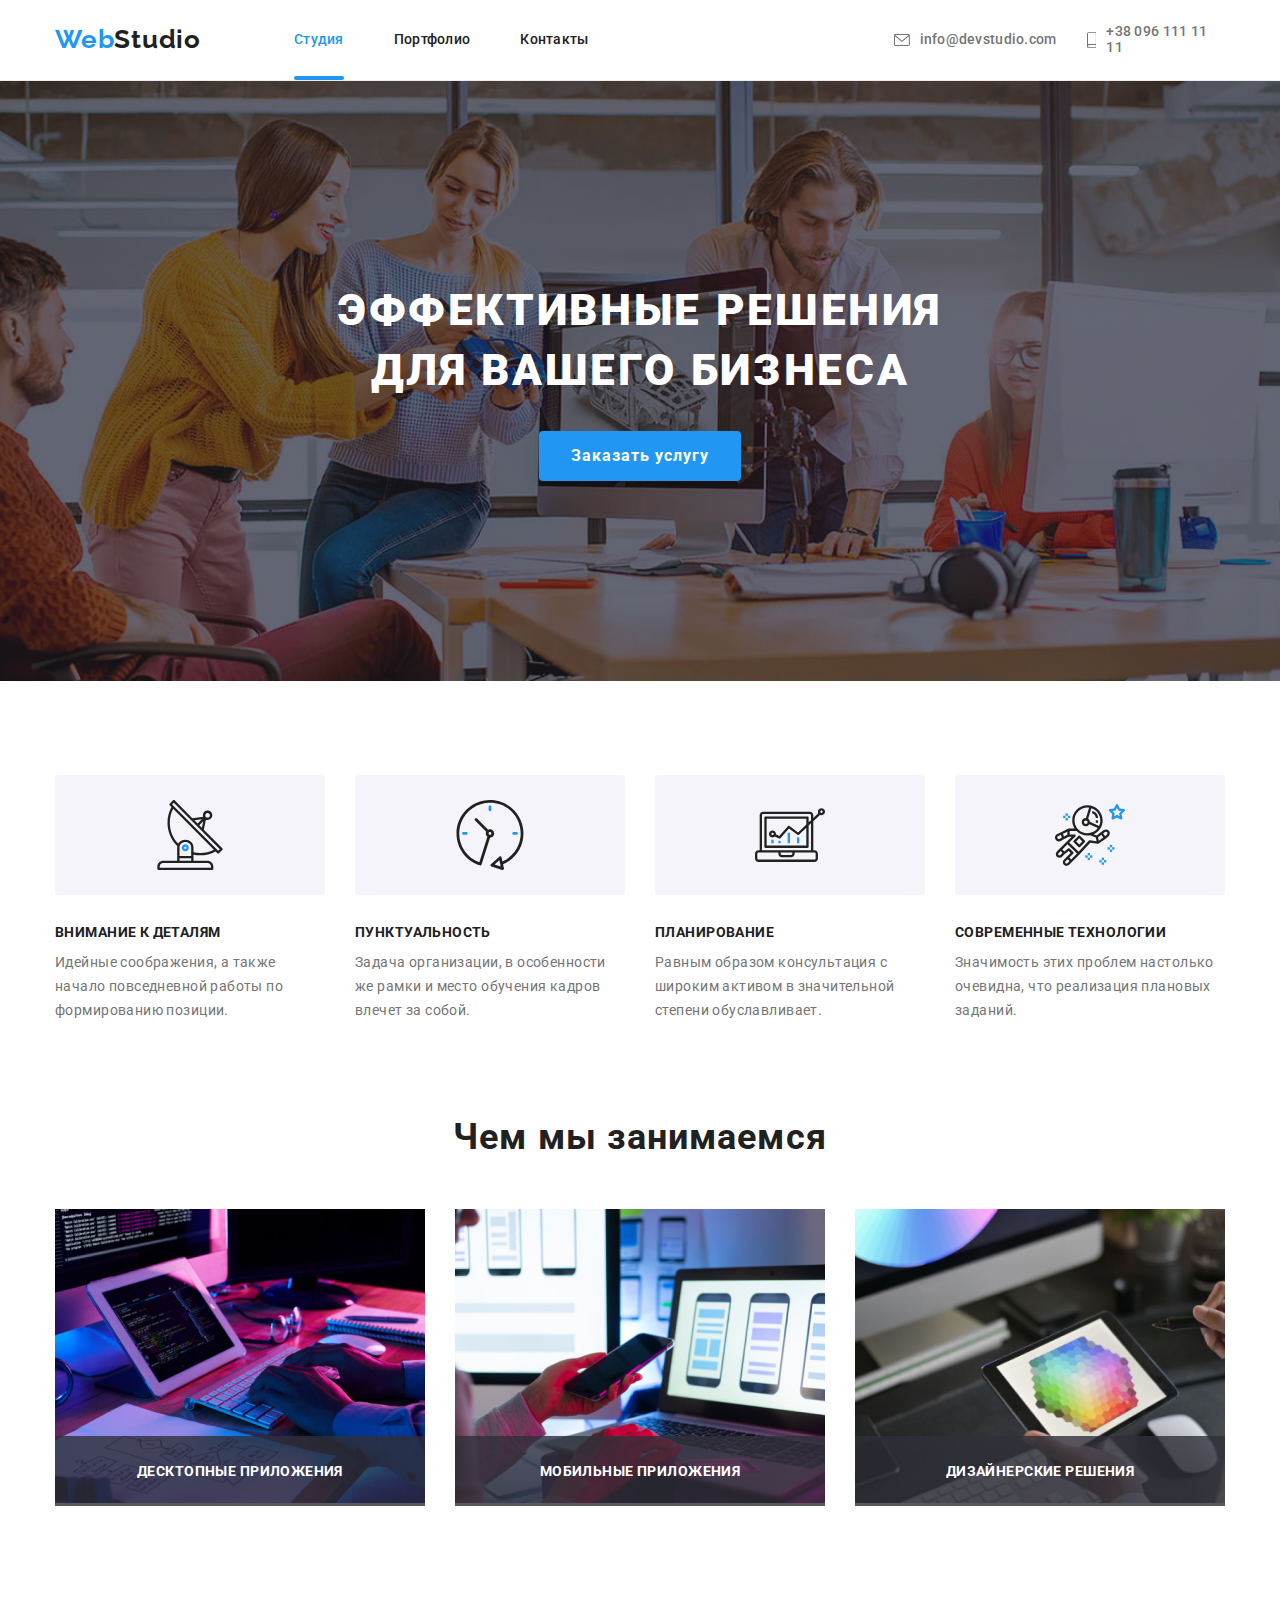
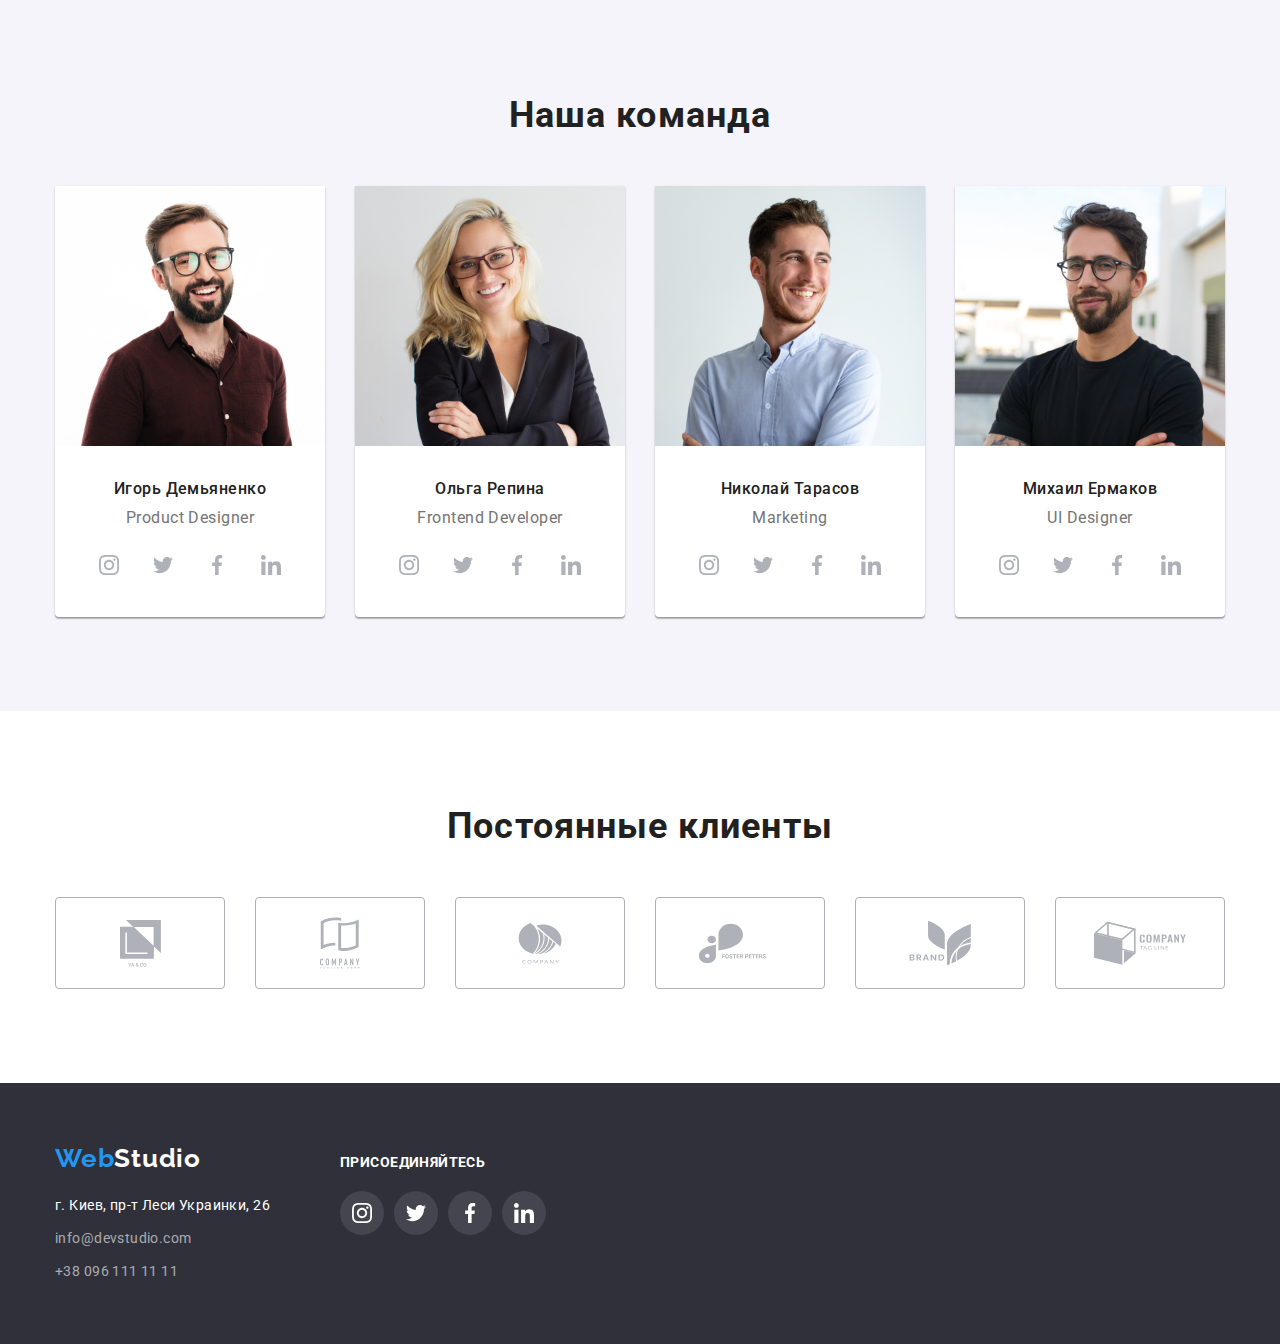
==== index.html @ dcbba136 "перенёс с прошлой домашки" ====
<!DOCTYPE html>
<html lang="ru">
  <head>
    <meta charset="UTF-8" />
    <meta http-equiv="X-UA-Compatible" content="IE=edge" />
    <meta name="viewport" content="width=device-width, initial-scale=1.0" />
    <title>Webstudio</title>
    <link
      href="https://fonts.googleapis.com/css2?family=Raleway:wght@700&family=Roboto:wght@400;500;700;900&display=swap"
      rel="stylesheet"
    />
    <link
      rel="stylesheet"
      href="https://cdnjs.cloudflare.com/ajax/libs/modern-normalize/1.1.0/modern-normalize.css"
    />
    <link rel="stylesheet" href="css/styles.css" />
  </head>
  <body class="page">
    <header class="header">
      <div class="container">
        <div class="nav-container">
          <a href="#hero" class="logo" lang="en"
            ><span class="design-logo">Web</span>Studio</a
          >
          <nav class="navigation">
            <ul class="navigation-items list">
              <li class="nav-item">
                <a href="#hero" class="navigation-link current contactinfo"
                  >Студия</a
                >
              </li>
              <li class="nav-item">
                <a href="./portfolio.html" class="navigation-link contactinfo"
                  >Портфолио</a
                >
              </li>
              <li class="nav-item">
                <a href="#contacts" class="navigation-link contactinfo"
                  >Контакты</a
                >
              </li>
            </ul>
          </nav>
          <ul class="contact list">
            <li class="contact-item">
              <a
                href="mailto:info@devstudio.com"
                class="contactmail contactinfo"
              >
                <svg class="contact-icon" width="16px" height="12px">
                  <use href="images/icons.svg#icon-envelope"></use>
                </svg>
                info@devstudio.com</a
              >
            </li>
            <li class="contact-item">
              <a href="tel:+380961111111" class="contactphone contactinfo">
                <svg class="contact-icon" width="10px" height="16px">
                  <use href="images/icons.svg#icon-smartphone"></use>
                </svg>
                +38 096 111 11 11</a
              >
            </li>
          </ul>
        </div>
      </div>
    </header>
    <!--Герой-->
    <main>
      <section class="hero">
        <h1 class="hero-title">Эффективные решения для вашего бизнеса</h1>
        <button type="button" class="btn" data-modal-open>
          Заказать услугу
        </button>
      </section>
      <!--Преимущества-->
      <section class="section benefits">
        <div class="container">
          <h2 hidden>Преимущества</h2>
          <ul class="ourbenefits list">
            <li class="benefits-items">
              <div class="benefits-icon">
                <svg class="antenna-icon" width="70px" height="70px">
                  <use href="images/icons.svg#icon-antenna"></use>
                </svg>
              </div>
              <h3 class="benefits-subtitle">Внимание к деталям</h3>
              <p class="benefits-text">
                Идейные соображения, а также начало повседневной работы по
                формированию позиции.
              </p>
            </li>
            <li class="benefits-items">
              <div class="benefits-icon">
                <svg class="clock-icon" width="70px" height="70px">
                  <use href="./images/icons.svg#icon-clock"></use>
                </svg>
              </div>
              <h3 class="benefits-subtitle">Пунктуальность</h3>
              <p class="benefits-text">
                Задача организации, в особенности же рамки и место обучения
                кадров влечет за собой.
              </p>
            </li>
            <li class="benefits-items">
              <div class="benefits-icon">
                <svg class="diagram-icon" width="70px" height="70px">
                  <use href="./images/icons.svg#icon-diagram"></use>
                </svg>
              </div>
              <h3 class="benefits-subtitle">Планирование</h3>
              <p class="benefits-text">
                Равным образом консультация с широким активом в значительной
                степени обуславливает.
              </p>
            </li>
            <li class="benefits-items">
              <div class="benefits-icon">
                <svg class="astronaut-icon" width="70px" height="70px">
                  <use href="./images/icons.svg#icon-astronaut"></use>
                </svg>
              </div>
              <h3 class="benefits-subtitle">Современные технологии</h3>
              <p class="benefits-text">
                Значимость этих проблем настолько очевидна, что реализация
                плановых заданий.
              </p>
            </li>
          </ul>
        </div>
      </section>
      <!--Чем мы занимаемся-->
      <section class="about-us section">
        <div class="container">
          <h2 class="section-title">Чем мы занимаемся</h2>
          <ul class="aboutusgallery list">
            <li class="about-us-item">
              <img
                src="images/boxone.jpg"
                alt="вёрстка сайта"
                width="370"
                class="about-us-img"
              />
              <div class="about-us-fon">
                <h3 class="about-us-title">Десктопные приложения</h3>
              </div>
            </li>
            <li class="about-us-item">
              <img
                src="images/boxtwo.jpg"
                alt="дизайн"
                width="370"
                class="about-us-img"
              />
              <div class="about-us-fon">
                <h3 class="about-us-title">Мобильные приложения</h3>
              </div>
            </li>
            <li class="about-us-item">
              <img
                src="images/boxthree.jpg"
                alt="внешний вид"
                width="370"
                class="about-us-img"
              />
              <div class="about-us-fon">
                <h3 class="about-us-title">Дизайнерские решения</h3>
              </div>
            </li>
          </ul>
        </div>
      </section>
      <!--Команда-->
      <section class="section team">
        <div class="container">
          <h2 class="team-title">Наша команда</h2>
          <ul class="team-gallery list">
            <li class="team-item">
              <img
                src="images/ИгорьДемьяненко.jpg"
                alt="Игорь Демьяненко"
                width="270"
                height="260"
                class="employee-img"
              />
              <div class="info-team">
                <h3 class="name-employee">Игорь Демьяненко</h3>
                <p class="profession" lang="en">Product Designer</p>
                <ul class="social list">
                  <li class="social-item">
                    <a href="/" class="instagram social-link">
                      <svg
                        class="instagram-icon social-team"
                        width="20"
                        height="20"
                      >
                        <use href="./images/icons.svg#icon-instagram"></use>
                      </svg>
                    </a>
                  </li>
                  <li class="social-item">
                    <a href="/" class="twitter social-link">
                      <svg
                        class="twitter-icon social-team"
                        width="20"
                        height="20"
                      >
                        <use href="./images/icons.svg#icon-twitter"></use>
                      </svg>
                    </a>
                  </li>
                  <li class="social-item">
                    <a href="/" class="facebook social-link">
                      <svg
                        class="facebook-icon social-team"
                        width="20"
                        height="20"
                      >
                        <use href="./images/icons.svg#icon-facebook"></use>
                      </svg>
                    </a>
                  </li>
                  <li class="social-item">
                    <a
                      href="/"
                      class="linkedin social-link"
                      width="20"
                      height="20"
                    >
                      <svg
                        class="linkedin-icon social-team"
                        width="20"
                        height="20"
                      >
                        <use href="./images/icons.svg#icon-linkedin"></use>
                      </svg>
                    </a>
                  </li>
                </ul>
              </div>
            </li>
            <li class="team-item">
              <img
                src="images/ОльгаРепина.jpg"
                alt="Ольга Репина"
                width="270"
                height="260"
                class="employee-img"
              />
              <div class="info-team">
                <h3 class="name-employee">Ольга Репина</h3>
                <p class="profession" lang="en">Frontend Developer</p>
                <ul class="social list">
                  <li class="social-item">
                    <a href="/" class="instagram social-link">
                      <svg
                        class="instagram-icon social-team"
                        width="20"
                        height="20"
                      >
                        <use href="./images/icons.svg#icon-instagram"></use>
                      </svg>
                    </a>
                  </li>
                  <li class="social-item">
                    <a href="/" class="twitter social-link">
                      <svg
                        class="twitter-icon social-team"
                        width="20"
                        height="20"
                      >
                        <use href="./images/icons.svg#icon-twitter"></use>
                      </svg>
                    </a>
                  </li>
                  <li class="social-item">
                    <a href="/" class="facebook social-link">
                      <svg
                        class="facebook-icon social-team"
                        width="20"
                        height="20"
                      >
                        <use href="./images/icons.svg#icon-facebook"></use>
                      </svg>
                    </a>
                  </li>
                  <li class="social-item">
                    <a
                      href="/"
                      class="linkedin social-link"
                      width="20"
                      height="20"
                    >
                      <svg
                        class="linkedin-icon social-team"
                        width="20"
                        height="20"
                      >
                        <use href="./images/icons.svg#icon-linkedin"></use>
                      </svg>
                    </a>
                  </li>
                </ul>
              </div>
            </li>
            <li class="team-item">
              <img
                src="images/НиколайТарасов.jpg"
                alt="Николай Тарасов"
                width="270"
                height="260"
                class="employee-img"
              />
              <div class="info-team">
                <h3 class="name-employee">Николай Тарасов</h3>
                <p class="profession" lang="en">Marketing</p>
                <ul class="social list">
                  <li class="social-item">
                    <a href="/" class="instagram social-link">
                      <svg
                        class="instagram-icon social-team"
                        width="20"
                        height="20"
                      >
                        <use href="./images/icons.svg#icon-instagram"></use>
                      </svg>
                    </a>
                  </li>
                  <li class="social-item">
                    <a href="/" class="twitter social-link">
                      <svg
                        class="twitter-icon social-team"
                        width="20"
                        height="20"
                      >
                        <use href="./images/icons.svg#icon-twitter"></use>
                      </svg>
                    </a>
                  </li>
                  <li class="social-item">
                    <a href="/" class="facebook social-link">
                      <svg
                        class="facebook-icon social-team"
                        width="20"
                        height="20"
                      >
                        <use href="./images/icons.svg#icon-facebook"></use>
                      </svg>
                    </a>
                  </li>
                  <li class="social-item">
                    <a
                      href="/"
                      class="linkedin social-link"
                      width="20"
                      height="20"
                    >
                      <svg
                        class="linkedin-icon social-team"
                        width="20"
                        height="20"
                      >
                        <use href="./images/icons.svg#icon-linkedin"></use>
                      </svg>
                    </a>
                  </li>
                </ul>
              </div>
            </li>
            <li class="team-item">
              <img
                src="images/МихаилЕрмаков.jpg"
                alt="Михаил Ермаков"
                width="270"
                height="260"
                class="employee-img"
              />
              <div class="info-team">
                <h3 class="name-employee">Михаил Ермаков</h3>
                <p class="profession" lang="en">UI Designer</p>
                <ul class="social list">
                  <li class="social-item">
                    <a href="/" class="instagram social-link">
                      <svg
                        class="social-icon social-team"
                        width="20"
                        height="20"
                      >
                        <use href="./images/icons.svg#icon-instagram"></use>
                      </svg>
                    </a>
                  </li>
                  <li class="social-item">
                    <a href="/" class="twitter social-link">
                      <svg
                        class="social-icon social-team"
                        width="20"
                        height="20"
                      >
                        <use href="./images/icons.svg#icon-twitter"></use>
                      </svg>
                    </a>
                  </li>
                  <li class="social-item">
                    <a href="/" class="facebook social-link">
                      <svg
                        class="social-icon social-team"
                        width="20"
                        height="20"
                      >
                        <use href="./images/icons.svg#icon-facebook"></use>
                      </svg>
                    </a>
                  </li>
                  <li class="social-item">
                    <a
                      href="/"
                      class="linkedin social-link"
                      width="20"
                      height="20"
                    >
                      <svg
                        class="social-icon social-team"
                        width="20"
                        height="20"
                      >
                        <use href="./images/icons.svg#icon-linkedin"></use>
                      </svg>
                    </a>
                  </li>
                </ul>
              </div>
            </li>
          </ul>
        </div>
      </section>
      <!--Постоянные клиенты-->

      <section class="clients section">
        <div class="container">
          <h2 class="clients-title">Постоянные клиенты</h2>
          <ul class="clients list">
            <li class="clients-item">
              <a href="/" class="clients-link">
                <svg class="clients-icon" width="41" height="47">
                  <use href="images/icons.svg#icon-client1"></use>
                </svg>
              </a>
            </li>
            <li class="clients-item">
              <a href="/" class="clients-link">
                <svg class="clients-icon" width="40" height="52">
                  <use href="images/icons.svg#icon-client2"></use>
                </svg>
              </a>
            </li>
            <li class="clients-item">
              <a href="/" class="clients-link">
                <svg class="clients-icon" width="44" height="42">
                  <use href="images/icons.svg#icon-client3"></use>
                </svg>
              </a>
            </li>
            <li class="clients-item">
              <a href="/" class="clients-link">
                <svg class="clients-icon" width="85" height="41">
                  <use href="images/icons.svg#icon-client4"></use>
                </svg>
              </a>
            </li>
            <li class="clients-item">
              <a href="/" class="clients-link">
                <svg class="clients-icon" width="63" height="46">
                  <use href="images/icons.svg#icon-client5"></use>
                </svg>
              </a>
            </li>
            <li class="clients-item">
              <a href="/" class="clients-link">
                <svg class="clients-icon" width="94" height="44">
                  <use href="images/icons.svg#icon-client6"></use>
                </svg>
              </a>
            </li>
          </ul>
        </div>
      </section>
    </main>
    <!--Футер-->
    <footer class="footer" id="contacts">
      <div class="footer-box container">
        <div class="contacts-container">
          <div>
            <a href="index.html" class="footer-logo"
              ><span class="design-logo">Web</span>Studio</a
            >

            <address class="address">
              <ul class="address list">
                <li class="address-item">
                  <a
                    href="https://goo.gl/maps/Xapj2XdSEi7QhpYCA"
                    class="addresslink-footer contactinfo"
                    >г. Киев, пр-т Леси Украинки, 26
                  </a>
                </li>
                <li class="address-item">
                  <a
                    href="emailto:info@devstudio.com"
                    class="mail-footer contactinfo"
                    >info@devstudio.com</a
                  >
                </li>
                <li class="address-item">
                  <a href="tel:+380961111111" class="phone-footer contactinfo"
                    >+38 096 111 11 11</a
                  >
                </li>
              </ul>
            </address>
          </div>

          <div class="join-container">
            <p class="join-text">Присоединяйтесь</p>

            <ul class="footer-social list">
              <li class="footer-social-items">
                <a href="/" class="footer-social-link">
                  <svg class="footer-instagram" width="20" height="20">
                    <use href="images/icons.svg#icon-instagram"></use>
                  </svg>
                </a>
              </li>
              <li class="footer-social-items">
                <a href="/" class="footer-social-link">
                  <svg class="footer-twitter" width="20" height="20">
                    <use href="images/icons.svg#icon-twitter"></use>
                  </svg>
                </a>
              </li>
              <li class="footer-social-items">
                <a href="/" class="footer-social-link">
                  <svg class="footer-facebook" width="20" height="20">
                    <use href="images/icons.svg#icon-facebook"></use>
                  </svg>
                </a>
              </li>
              <li class="footer-social-items">
                <a href="/" class="footer-social-link">
                  <svg class="footer-linkedin" width="20" height="20">
                    <use href="images/icons.svg#icon-linkedin"></use>
                  </svg>
                </a>
              </li>
            </ul>
          </div>
        </div>
      </div>
    </footer>
    <div class="backdrop is-hidden" data-modal>
      <div class="modal">
        <h2 class="modal-title">Оставьте свои данные, мы вам перезвоним</h2>

        <button class="close-modal" data-modal-close>
          <svg class="close-modal-svg" width="30" height="30">
            <use href="./images/icons.svg#icon-close "></use>
          </svg>
        </button>
      </div>
    </div>
    <script src="./modal.js"></script>
  </body>
</html>
---- css/styles.css ----
:root {
  --primary-text-color: #212121;
  --secondary-text-color: #757575;
  --mainwhite-color: #ffffff;
  --color-text-footer: rgba(255, 255, 255, 0.6);
  --accent-color: #2196f3;
  --primary-bg-color: #e5e5e5;
  --secondary-bg-color: #f5f4fa;
  --hero-bg-color: #2f303a;
  --icon-color: #afb1b8;
}
body {
  font-family: "Roboto", sans-serif;
  font-size: 14px;
  color: var(--primary-text-color);
  background-color: var(--mainwhite-color);
  margin: 0%;
}

.list {
  list-style: none;
}
h1,
h2,
h3,
h4,
h5,
h6,
p,
ul {
  margin: 0;
  padding: 0;
}
.container {
  width: 1200px;
  margin: 0 auto;
  padding-left: 15px;
  padding-right: 15px;
}
.section {
  padding-top: 94px;
  padding-bottom: 94px;
}
/*--Шапка страници--*/

.logo {
  font-family: "Raleway", sans-serif;
  font-style: normal;
  font-weight: 700;
  font-size: 26px;
  line-height: 1, 19;
  letter-spacing: 0.03em;
  color: var(--primary-text-color);
  text-decoration: none;
  padding-bottom: 25px;
  padding-top: 24px;
}

.design-logo {
  color: var(--accent-color);
}
/*--Навигация--*/

.container > .nav-container {
  display: flex;
  align-items: center;
}
.navigation {
  margin-left: 93px;
}
.navigation-link {
  text-decoration: none;
  font-weight: 500;
  line-height: 1.14;
  letter-spacing: 0.02em;
  color: var(--primary-text-color);
  padding-top: 32px;
  padding-bottom: 32px;
}
.navigation-items {
  display: flex;
}
.nav-item:not(:last-child) {
  margin-right: 50px;
}

.navigation-link.current {
  position: relative;
  color: var(--accent-color);
}

.navigation-link.current::before {
  position: absolute;
  left: 0;
  bottom: 0;
  content: "";
  background-color: var(--accent-color);
  width: 100%;
  height: 4px;
  border-radius: 2px;
}
.contact {
  display: flex;
  margin-left: 305px;
}
.contactinfo {
  display: inline-flex;
  align-items: center;
  transition-property: color;
  transition-duration: 250ms;
  transition-timing-function: cubic-bezier(0.4, 0, 0.2, 1);
}
.contact-icon {
  margin-right: 10px;
  fill: currentColor;
}

.contact-item {
  display: flex;
}

.contact > .contact-item:not(:last-child) {
  margin-right: 30px;
}

.contactinfo:hover,
.contactinfo:focus {
  color: var(--accent-color);
}

.contactphone,
.contactmail {
  text-decoration: none;
  font-weight: 500;
  line-height: 1.14;
  letter-spacing: 0.02em;
  color: var(--secondary-text-color);
}
.header {
  border-bottom: 1px solid #ececec;
}
/*----Герой----*/

.hero {
  background-image: linear-gradient(
      90deg,
      rgba(47, 48, 58, 0.4) 0%,
      rgba(47, 48, 58, 0.4) 100%
    ),
    url("../images/HeroBackgroundimg.jpg");
  padding-top: 200px;
  padding-bottom: 200px;
  background-repeat: no-repeat;
  background-position: center;
}
.hero-title {
  color: var(--mainwhite-color);
  font-weight: 900;
  font-size: 44px;
  line-height: 1.36;
  text-align: center;
  letter-spacing: 0.06em;
  text-transform: uppercase;
  margin-bottom: 30px;
  margin-left: auto;
  margin-right: auto;
  width: 696px;
}
.btn {
  background-color: var(--accent-color);
  color: var(--mainwhite-color);
  border: 0px;
  box-shadow: 0px 4px 4px rgba(0, 0, 0, 0.15);
  border-radius: 4px;
  font-weight: 700;
  font-size: 16px;
  line-height: 1.88;
  display: flex;
  align-items: center;
  text-align: center;
  letter-spacing: 0.06em;
  padding: 10px 32px;
  margin: 0 auto;

  transition-property: background-color;
  transition-duration: 250ms;
  transition-timing-function: cubic-bezier(0.4, 0, 0.2, 1);
}

.btn {
  cursor: pointer;
}
.btn:hover,
.btn:focus {
  background-color: #188ce8;
}

/*--Преимущества--*/

.benefits-subtitle {
  color: var(--primary-text-color);
  font-weight: 700;
  line-height: 1.14;
  font-size: 14px;
  letter-spacing: 0.03em;
  text-transform: uppercase;
  margin-bottom: 10px;
}
.benefits-text {
  color: var(--secondary-text-color);
  line-height: 1.71;
  letter-spacing: 0.03em;
}
.benefits-items {
  flex-basis: calc(100% / 3 - 30px);
}
.benefits-items:not(:first-child) {
  margin-left: 30px;
}
.section-title {
  font-weight: 700;
  font-size: 36px;
  line-height: 1.17;
  text-align: center;
  letter-spacing: 0.03em;
  margin-bottom: 50px;
}
.aboutusgallery,
.ourbenefits {
  display: flex;
  justify-content: center;
}
.benefits-icon {
  display: flex;
  justify-content: center;
  align-items: center;
  background-color: var(--secondary-bg-color);
  max-width: 270px;
  height: 120px;
  margin-bottom: 30px;
  border-radius: 4px;
}

/* --Чем мы занимаемся-- */
.about-us {
  padding-top: 0;
}
.about-us-item:not(:first-child) {
  margin-left: 30px;
}
.about-us-item {
  position: relative;
}
.about-us-fon {
  position: absolute;
  left: 0%;
  bottom: 0%;
  width: 100%;
  height: 70px;
  background-color: rgba(47, 48, 58, 0.8);
}
.about-us-title {
  font-family: "Roboto";
  font-weight: 700;
  font-size: 14px;
  line-height: 16px;
  text-align: center;
  letter-spacing: 0.03em;
  text-transform: uppercase;
  color: var(--mainwhite-color);
  margin-top: 27px;
}

/*--Наша команда--*/

.team {
  background-color: var(--secondary-bg-color);
  background-size: cover;
}
.name-employee {
  font-weight: 500;
  font-size: 16px;
  line-height: 1.19;
  letter-spacing: 0.03em;
  text-align: center;
  margin-bottom: 10px;
}
.profession {
  color: var(--secondary-text-color);
  font-size: 16px;
  line-height: 1.19;
  letter-spacing: 0.03em;
  text-align: center;
}
.team-gallery {
  display: flex;
  justify-content: center;
}
.team-item {
  flex-basis: calc(100% / 4 - 30px);
  background-color: var(--mainwhite-color);
  box-shadow: 0px 1px 3px rgba(0, 0, 0, 0.12), 0px 1px 1px rgba(0, 0, 0, 0.14),
    0px 2px 1px rgba(0, 0, 0, 0.2);
  border-radius: 0px 0px 4px 4px;
}
.team-item:not(:first-child) {
  margin-left: 30px;
}
.team-title {
  font-weight: 700;
  font-size: 36px;
  line-height: 1.17;
  text-align: center;
  letter-spacing: 0.03em;
  margin-bottom: 50px;
}
.info-team {
  padding-top: 30px;
  padding-bottom: 30px;
}
.social {
  display: flex;
  justify-content: center;
  margin-top: 16px;
}

.social-item:not(:first-child) {
  margin-left: 10px;
}

.social-link {
  display: flex;
  align-items: center;
  justify-content: center;
  width: 44px;
  height: 44px;
  border-radius: 50%;
  background-color: var(--mainwhite-color);
  transition-property: background-color;
  transition-duration: 250ms;
  transition-timing-function: cubic-bezier(0.4, 0, 0.2, 1);
}

.social-link:hover,
.social-link:focus {
  background-color: var(--accent-color);
}
.social-team {
  fill: var(--icon-color);
  transition-property: fill;
  transition-duration: 250ms;
  transition-timing-function: cubic-bezier(0.4, 0, 0.2, 1);
}
.social-link:hover .social-team,
.social-link:focus .social-team {
  fill: var(--mainwhite-color);
}

/* Clients */

.clients-title {
  font-weight: 700;
  font-size: 36px;
  line-height: 1.17;
  text-align: center;
  letter-spacing: 0.03em;
  margin-bottom: 50px;
}
.container > .clients {
  display: flex;
  justify-content: center;
}

.clients-link {
  color: var(--icon-color);
  border: 1px solid #afb1b8;
  border-radius: 4px;
  width: 170px;
  height: 92px;
  display: flex;
  align-items: center;
  justify-content: center;
  fill: var(--icon-color);
  transition-property: fill, border;
  transition-duration: 250ms;
  transition-timing-function: cubic-bezier(0.4, 0, 0.2, 1);
}
.clients-link:hover,
.clients-link:focus {
  border-color: var(--accent-color);
  fill: var(--accent-color);
}

.clients-item:not(:first-child) {
  margin-left: 30px;
}
.client-icon:hover {
  fill: currentColor;
}
/*--Футер--*/

.footer {
  background-color: var(--hero-bg-color);
  background-position: center;
  background-size: cover;
  padding-top: 60px;
  padding-bottom: 60px;
}
.addresslink-footer {
  color: var(--mainwhite-color);
  line-height: 1.714;
  letter-spacing: 0.03em;
  text-decoration: none;
}
.mail-footer,
.phone-footer {
  color: var(--color-text-footer);
  line-height: 1.714;
  letter-spacing: 0.03em;
  text-decoration: none;
}
address {
  font-style: normal;
}
.footer-logo {
  font-weight: 700;
  font-family: "Raleway", sans-serif;
  font-size: 26px;
  line-height: 1.19;
  letter-spacing: 0.03em;
  color: var(--mainwhite-color);
  text-decoration: none;
}

.address-item:not(:last-child) {
  margin-bottom: 9px;
}
.address-item:first-child {
  margin-top: 20px;
}
.footer-box {
  display: flex;
}
.footer-social {
  display: flex;
}
.contacts-container {
  display: flex;
}
.join-text {
  color: var(--mainwhite-color);
  font-weight: 700;
  line-height: 1.14;
  letter-spacing: 0.03em;
  text-transform: uppercase;
  margin-bottom: 20px;
}
.join-container {
  padding-top: 12px;
  margin-left: 70px;
  margin-right: 93px;
}

.footer-social-link {
  display: flex;
  align-items: center;
  justify-content: center;
  width: 44px;
  height: 44px;
  background-color: rgba(255, 255, 255, 0.1);
  border-radius: 50%;
  fill: #ffffff;
  transition-property: fill, background-color;
  transition-duration: 250ms;
  transition-timing-function: cubic-bezier(0.4, 0, 0.2, 1);
}
.footer-social-link:hover,
.footer-social-link:focus {
  background-color: var(--accent-color);
  fill: var(--mainwhite-color);
}

.footer-social-items:not(:first-child) {
  margin-left: 10px;
}

/*Портфолио*/
.button-portfolio {
  background-color: var(--secondary-bg-color);
  color: var(--primary-text-color);
  border-radius: 4px;
  font-weight: 500;
  font-size: 16px;
  line-height: 1.63;
  text-align: center;
  letter-spacing: 0.03em;
  border: 0px;
  padding: 6px 22px;

  transition-property: background-color, box-shadow, color;
  transition-duration: 250ms;
  transition-timing-function: cubic-bezier(0.4, 0, 0.2, 1);
}
.button-portfolio:hover,
.button-portfolio:focus {
  background-color: var(--accent-color);
  color: var(--mainwhite-color);
  box-shadow: 0px 3px 1px rgba(0, 0, 0, 0.1), 0px 1px 2px rgba(0, 0, 0, 0.08),
    0px 2px 2px rgba(0, 0, 0, 0.12);
}
.filter-button {
  display: flex;
  justify-content: center;
  margin-bottom: 56px;
}
.button-item:not(:first-child) {
  margin-left: 8px;
}
.gallery-projects {
}
.items-projects {
  display: flex;
  flex-wrap: wrap;
  justify-content: center;
  margin-top: -30px;
  margin-left: -30px;
}
.projectcontainer {
  position: relative;
  flex-basis: calc(100% / 3 - 30px);
  margin-left: 30px;
  margin-top: 30px;
  overflow: hidden;
}

.image-portfolio {
  position: relative;
  overflow: hidden;
}
.project-overlay {
  display: inline-block;
  position: absolute;
  top: 0;
  left: 0;
  width: 100%;
  height: 100%;
  background-color: rgba(33, 150, 243, 0.9);

  transform: translateY(100%);

  transition: transform 250ms cubic-bezier(0.4, 0, 0.2, 1);
}
.project-overlay-text {
  position: absolute;
  width: 332px;
  height: 168px;
  margin: 63px 24px;

  font-weight: 400;
  font-size: 18px;
  line-height: 28px;
  letter-spacing: 0.03em;
  color: var(--mainwhite-color);
}

.projectcontainer:hover .project-overlay,
.projectcontainer:focus .project-overlay {
  box-shadow: 0px 1px 1px rgba(0, 0, 0, 0.12),
    0px 4px 4px rgba(15, 12, 12, 0.06), 1px 4px 6px rgba(0, 0, 0, 0.16);

  transform: translateY(0%);
}
.portfolio-main {
  background-color: var(--primary-bg-color);
  background-position: center;
}
.project-subtitle {
  color: var(--primary-text-color);
  font-weight: 700;
  font-size: 18px;
  line-height: 2;
  letter-spacing: 0.06em;
  margin-bottom: 4px;
}
.project-text {
  color: var(--secondary-text-color);
  font-size: 16px;
  line-height: 1.88;
  letter-spacing: 0.03em;
}
.info-cards {
  border-bottom: 1px solid #eeeeee;
  border-left: 1px solid #eeeeee;
  border-right: 1px solid #eeeeee;
  padding: 20px 24px;
}
.link-portfolio {
  text-decoration: none;
}

/*Модальное окно*/

.backdrop {
  position: fixed;
  top: 0;
  left: 0;
  width: 100%;
  height: 100%;
  background-color: rgb(82, 82, 82, 0.6);
  opacity: 1;
  transition: transform 250ms, opacity 250ms, visibility 250ms;
  transform: scale(1);
  transition-timing-function: cubic-bezier(0.4, 0, 0.2, 1);
}
.backdrop.is-hidden {
  opacity: 0;
  visibility: hidden;
  pointer-events: none;
  transform: scale(0);
}
.modal {
  position: absolute;
  top: 50%;
  left: 50%;
  transform: translate(-50%, -50%);
  width: 528px;
  height: 581px;
  background: var(--mainwhite-color);
  box-shadow: 0px 1px 3px rgba(0, 0, 0, 0.12), 0px 1px 1px rgba(0, 0, 0, 0.14),
    0px 2px 1px rgba(0, 0, 0, 0.2);
  border-radius: 4px;
}
.modal-title {
  margin-top: 40px;
  margin-left: 40px;
  margin-bottom: 12px;
  font-family: "Roboto";
  font-style: normal;
  font-weight: 700;
  font-size: 20px;
  line-height: 23px;

  letter-spacing: 0.03em;
  color: var(--primary-text-color);
}

.modal-item:hover,
.modal-item:focus {
  border: var(--accent-color);
}
.close-modal-svg {
  border: 1px solid rgba(0, 0, 0, 0.1);
  border-radius: 50%;
}
.close-modal {
  position: absolute;
  top: 8px;
  right: 8px;
  border: #eeeeee;
  background: #ffffff;
}

.close-modal:hover .close-modal-svg,
.close-modal:focus .close-modal-svg {
  fill: var(--accent-color);
}
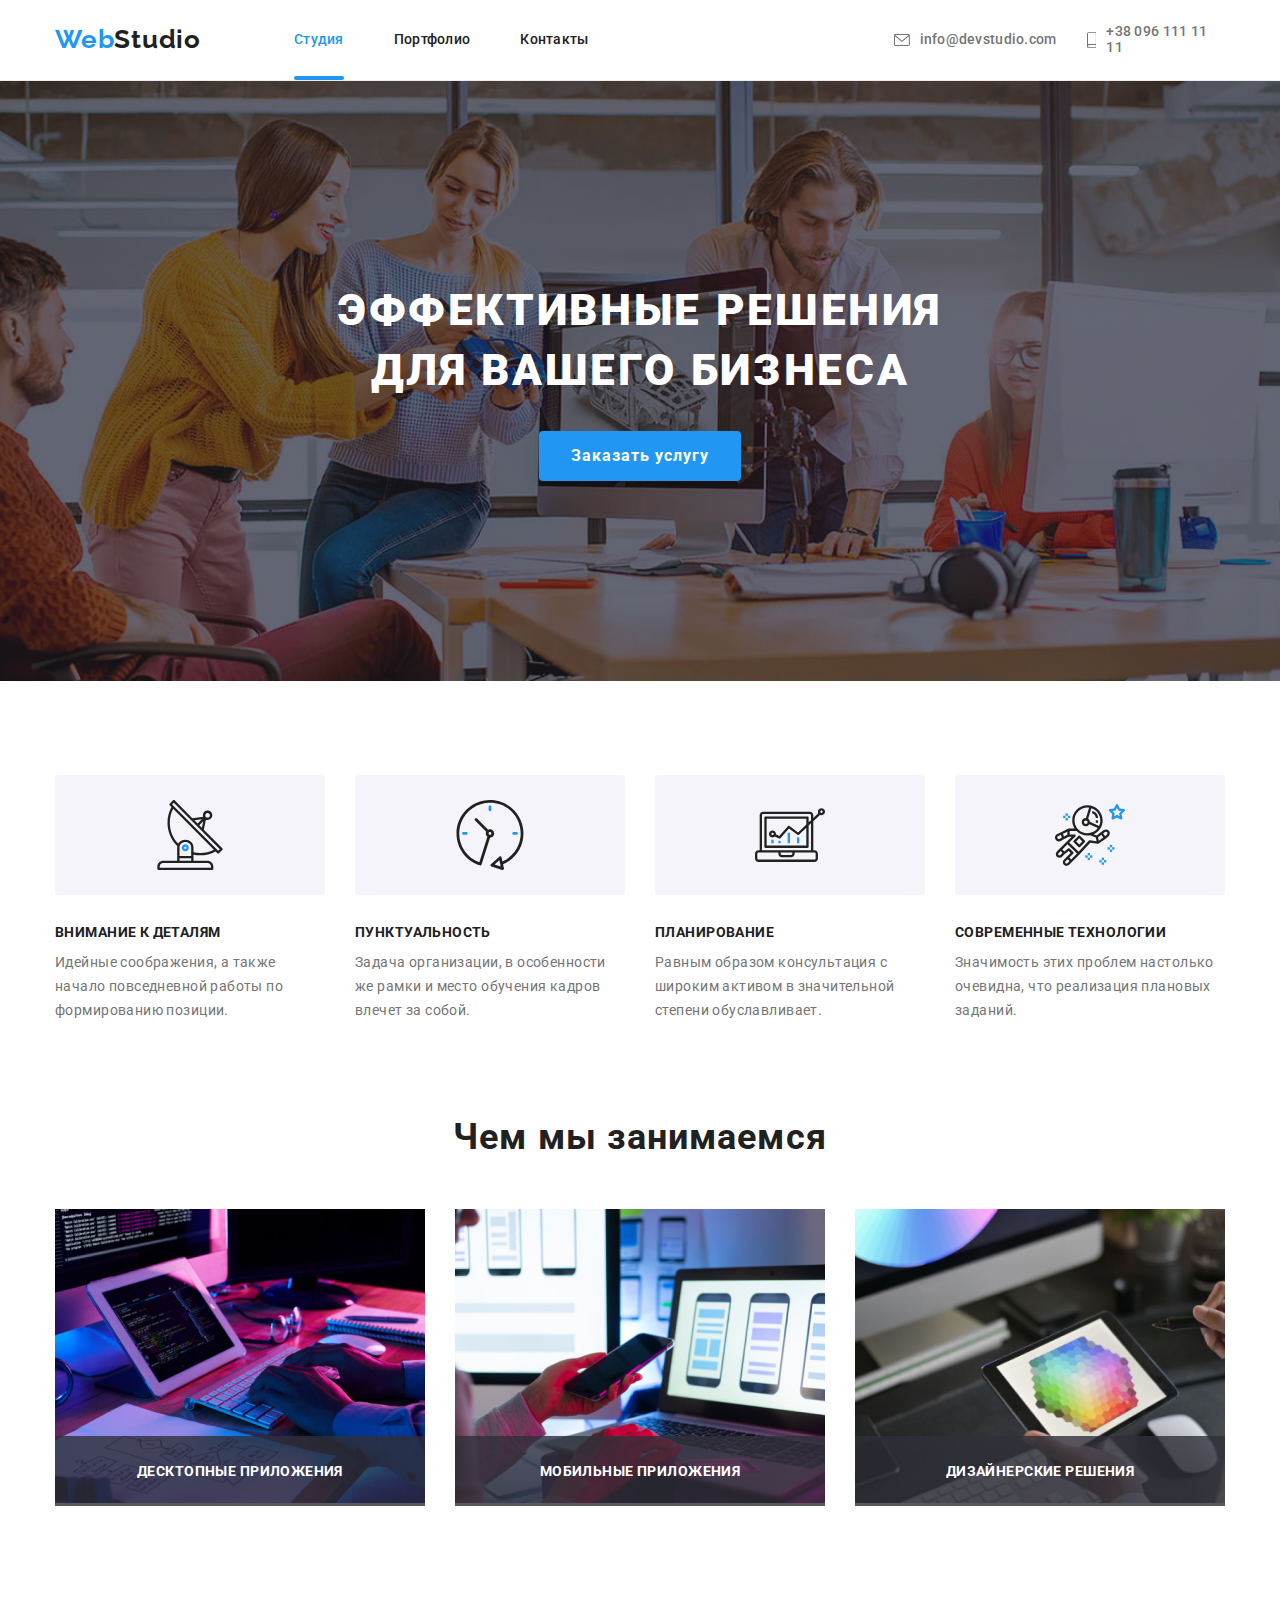
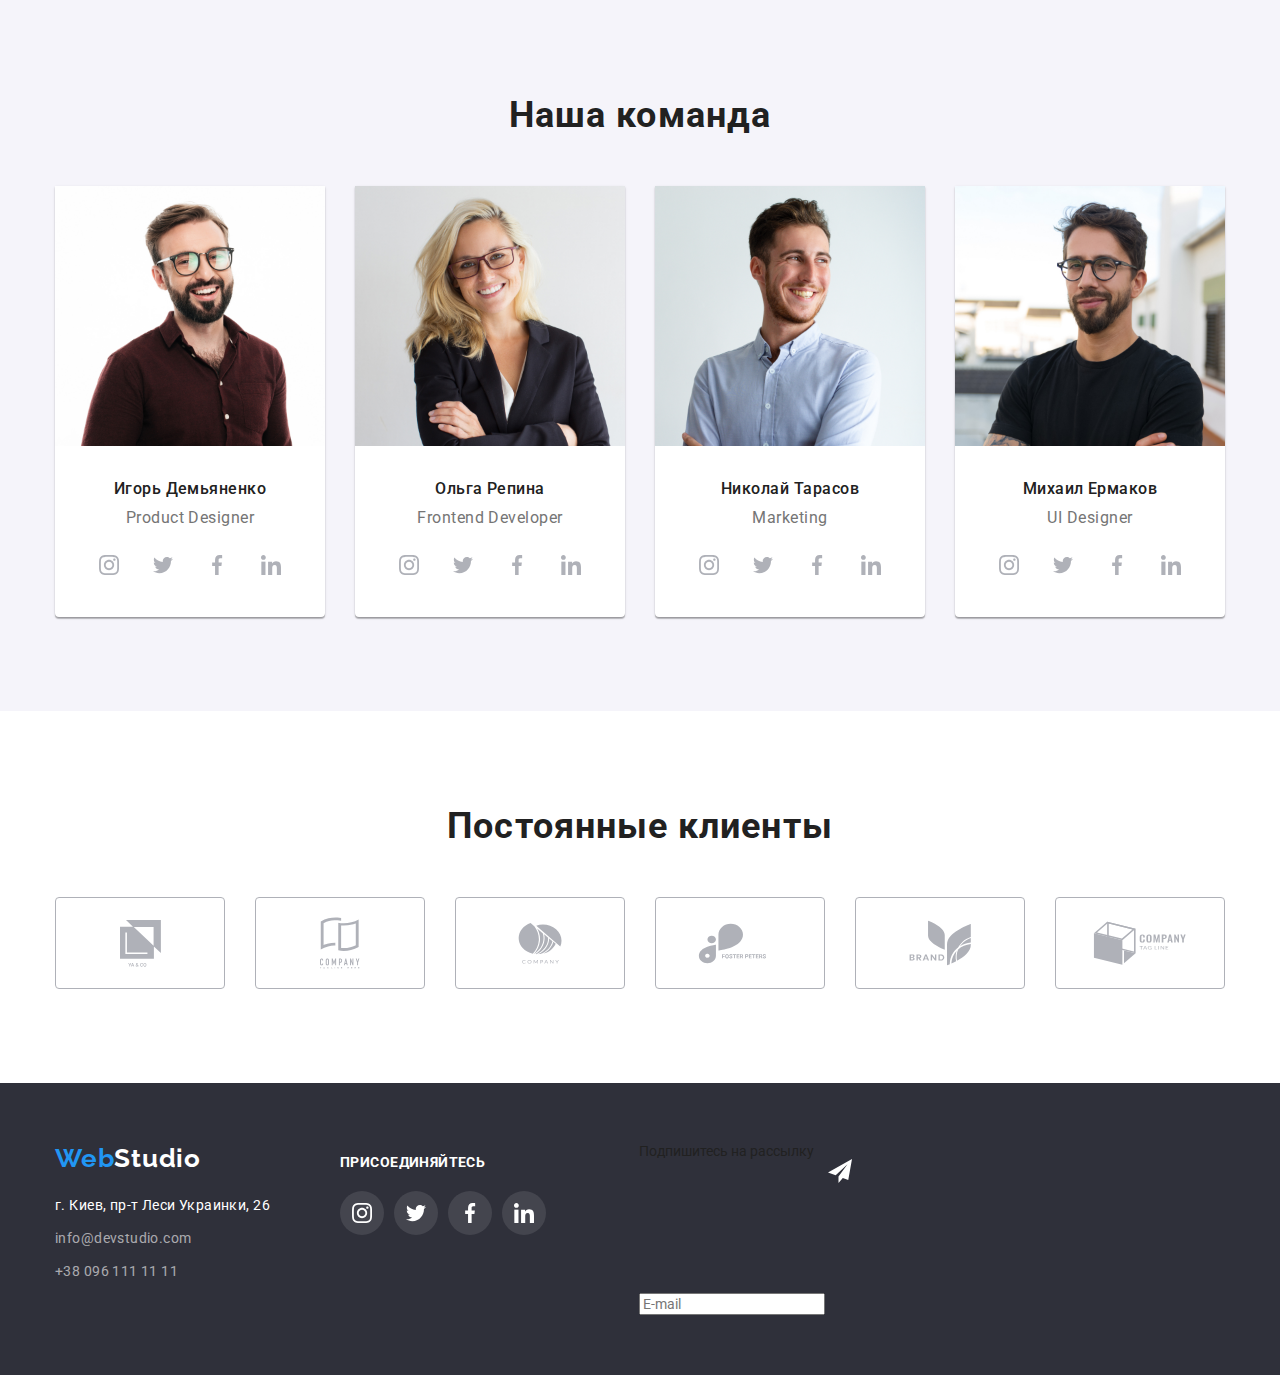
==== commit d719e0c8: "+секция подписаться на рассылку" ====
--- a/index.html
+++ b/index.html
@@ -554,12 +554,97 @@
               </li>
             </ul>
           </div>
+          <div class="Subscribe">
+            <p>Подпишитесь на рассылку</p>
+            <div>
+              <input type="email" name="email" placeholder="E-mail" />
+              <svg>
+                <use
+                  href="/images/icons.svg#icon-icon-send"
+                  width="24px"
+                  height="24px"
+                ></use>
+              </svg>
+            </div>
+          </div>
         </div>
       </div>
     </footer>
     <div class="backdrop is-hidden" data-modal>
       <div class="modal">
         <h2 class="modal-title">Оставьте свои данные, мы вам перезвоним</h2>
+        <form class="form" name="main-form" autocomplete="on">
+          <div class="form-field">
+            <label class="form-field-label" for="user-name">Имя</label>
+            <div class="form-field-inner">
+              <input
+                class="form-field-input"
+                id="user-name"
+                type="text"
+                name="user-name"
+              />
+              <svg class="form-field-icon">
+                <use href="images/icons.svg#icon-person-black"></use>
+              </svg>
+            </div>
+          </div>
+          <div class="form-field">
+            <label class="form-field-label" for="user-phone">Телефон</label>
+            <div class="form-field-inner">
+              <input
+                class="form-field-input"
+                id="user-phone"
+                type="tel"
+                name="user-phone"
+              />
+              <svg class="form-field-icon">
+                <use href="images/icons.svg#icon-phone-black"></use>
+              </svg>
+            </div>
+          </div>
+          <div class="form-field">
+            <label class="form-field-label" for="user-email">Почта</label>
+            <div class="form-field-inner">
+              <input
+                class="form-field-input"
+                id="user-email"
+                type="email"
+                name="user-email"
+              />
+              <svg class="form-field-icon">
+                <use href="images/icons.svg#icon-email-black"></use>
+              </svg>
+            </div>
+          </div>
+          <div class="form-field">
+            <label class="form-field-label" for="user-comment"
+              >Комментарий</label
+            >
+            <div class="form-field-inner">
+              <textarea
+                class="form-field-input form-field-textarea"
+                name="user-comment"
+                id="user-comment"
+                placeholder="Введите текст"
+              ></textarea>
+            </div>
+          </div>
+          <div class="form-field">
+            <input
+              class="form-field-checkbox-input"
+              id="terms-condition"
+              type="checkbox"
+              name="terms-condition"
+            />
+            <label
+              class="form-field-label form-field-checkbox"
+              for="terms-condition"
+              >Соглашаюсь с рассылкой и принимаю
+              <a class="form-field-link" href="/">Условия договора</a>
+            </label>
+          </div>
+          <button class="form-field-button" type="submit">Отправить</button>
+        </form>
 
         <button class="close-modal" data-modal-close>
           <svg class="close-modal-svg" width="30" height="30">
--- a/css/styles.css
+++ b/css/styles.css
@@ -4,6 +4,7 @@
   --mainwhite-color: #ffffff;
   --color-text-footer: rgba(255, 255, 255, 0.6);
   --accent-color: #2196f3;
+  --hovef-color: #188ce8;
   --primary-bg-color: #e5e5e5;
   --secondary-bg-color: #f5f4fa;
   --hero-bg-color: #2f303a;
@@ -19,6 +20,9 @@
 
 .list {
   list-style: none;
+}
+button {
+  border: 0;
 }
 h1,
 h2,
@@ -597,7 +601,88 @@
 .link-portfolio {
   text-decoration: none;
 }
-
+/*Form-field*/
+.form-field {
+  margin-left: 40px;
+}
+.form-field-label {
+  display: block;
+  margin-top: 10px;
+  margin-bottom: 4px;
+  font-family: "Roboto";
+  font-style: normal;
+  font-weight: 400;
+  font-size: 12px;
+  line-height: 14px;
+  letter-spacing: 0.01em;
+  color: var(--secondary-text-color);
+}
+.form-field-input {
+  padding-left: 42px;
+  width: 448px;
+  height: 40px;
+  border: 1px solid rgba(33, 33, 33, 0.2);
+  border-radius: 4px;
+}
+
+.form-field-input:focus + .form-field-icon {
+  fill: var(--accent-color);
+}
+.form-field-inner {
+  position: relative;
+}
+.form-field-icon {
+  position: absolute;
+  top: 50%;
+  left: 15px;
+  transform: translateY(-50%);
+  width: 12px;
+  height: 12px;
+  fill: var(--primary-text-color);
+}
+.form-field-textarea {
+  height: 120px;
+  resize: none;
+  padding: 12px 16px;
+}
+.form-field-checkbox-input {
+  margin-left: 13px;
+}
+.form-field-checkbox {
+  display: inline-block;
+  font-family: "Roboto";
+  font-style: normal;
+  font-weight: 400;
+  font-size: 14px;
+  line-height: 24px;
+  letter-spacing: 0.03em;
+  color: var(--secondary-text-color);
+}
+.form-field-link {
+  color: var(--accent-color);
+}
+.form-field-button {
+  width: 200px;
+  height: 50px;
+  margin: 30px 164px 40px;
+  font-family: "Roboto";
+  font-style: normal;
+  font-weight: 700;
+  font-size: 16px;
+  line-height: 30px;
+  letter-spacing: 0.06em;
+  color: var(--mainwhite-color);
+  background: var(--accent-color);
+  box-shadow: 0px 4px 4px rgba(0, 0, 0, 0.15);
+  border-radius: 4px;
+  transition-property: background-color;
+  transition-duration: 250ms;
+  transition-timing-function: cubic-bezier(0.4, 0, 0.2, 1);
+}
+.form-field-button:hover,
+.form-field-button:focus {
+  background-color: var(--hovef-color);
+}
 /*Модальное окно*/
 
 .backdrop {
@@ -639,7 +724,6 @@
   font-weight: 700;
   font-size: 20px;
   line-height: 23px;
-
   letter-spacing: 0.03em;
   color: var(--primary-text-color);
 }
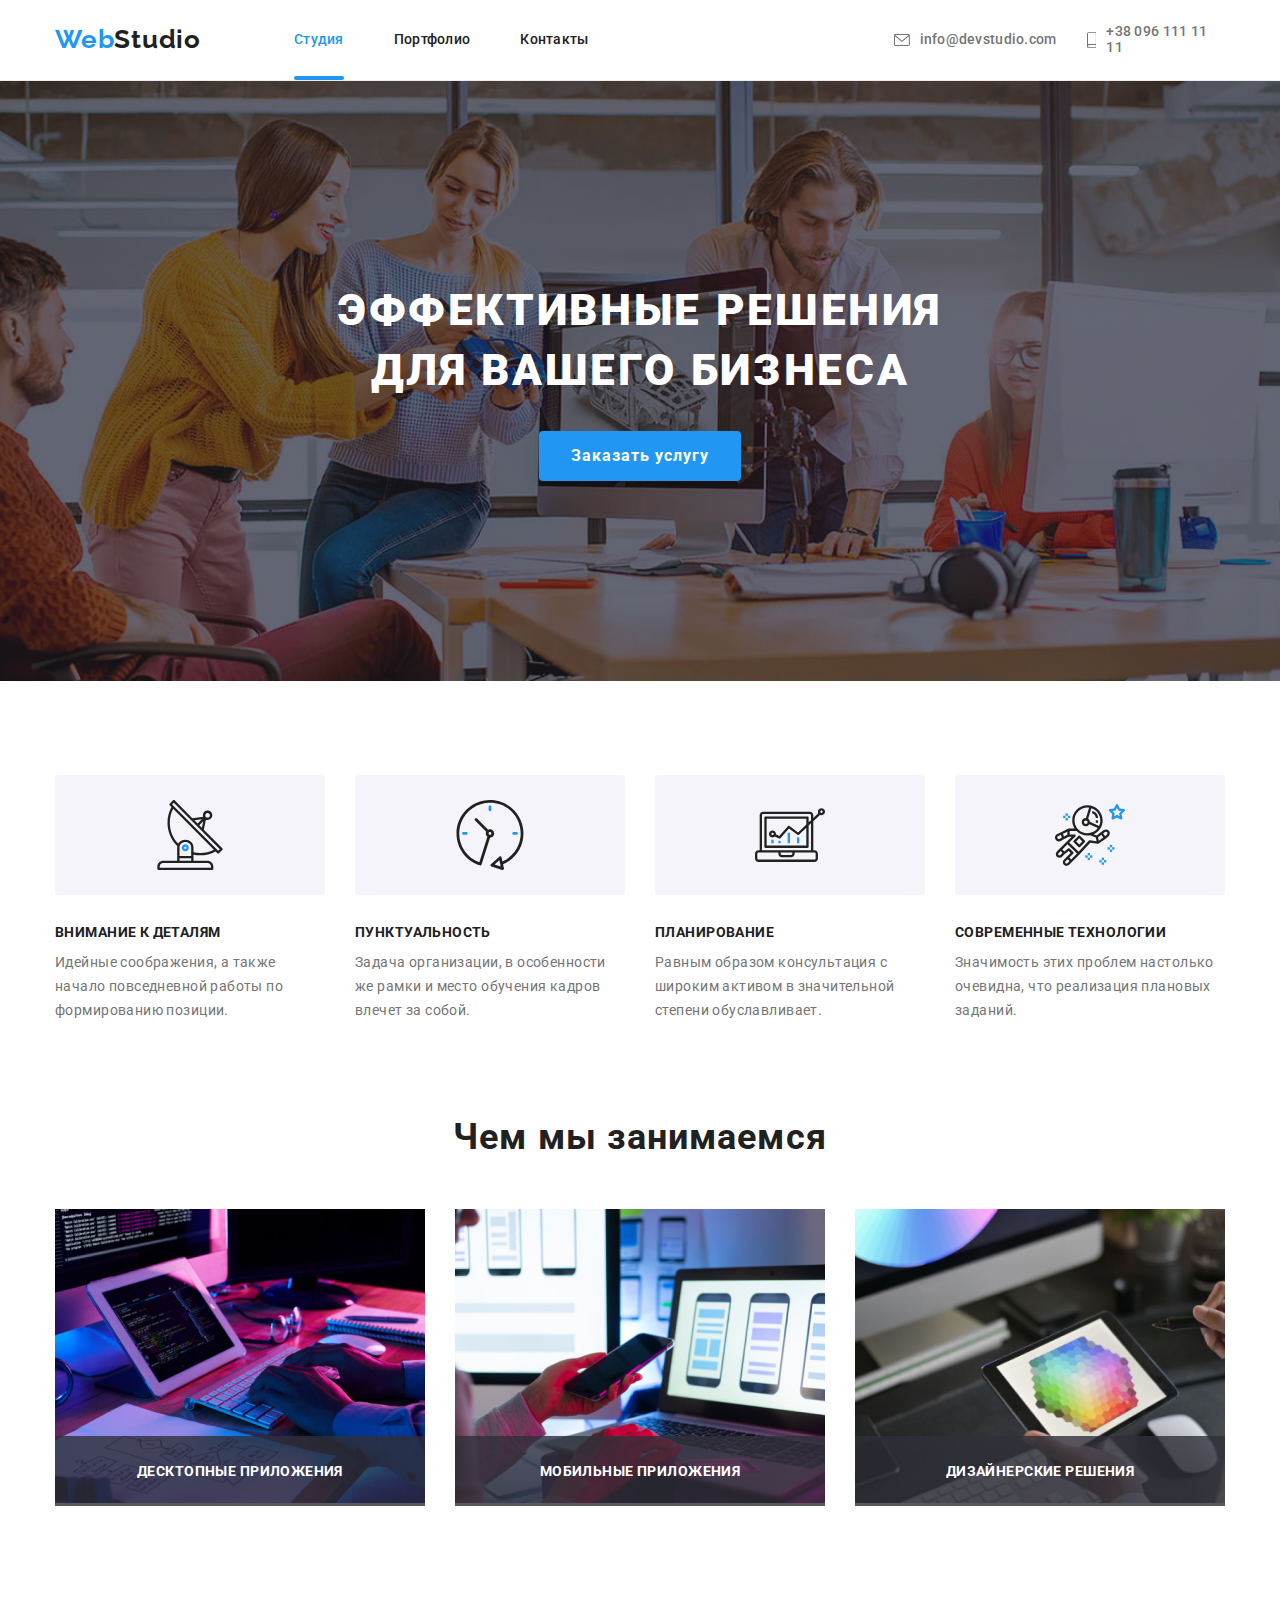
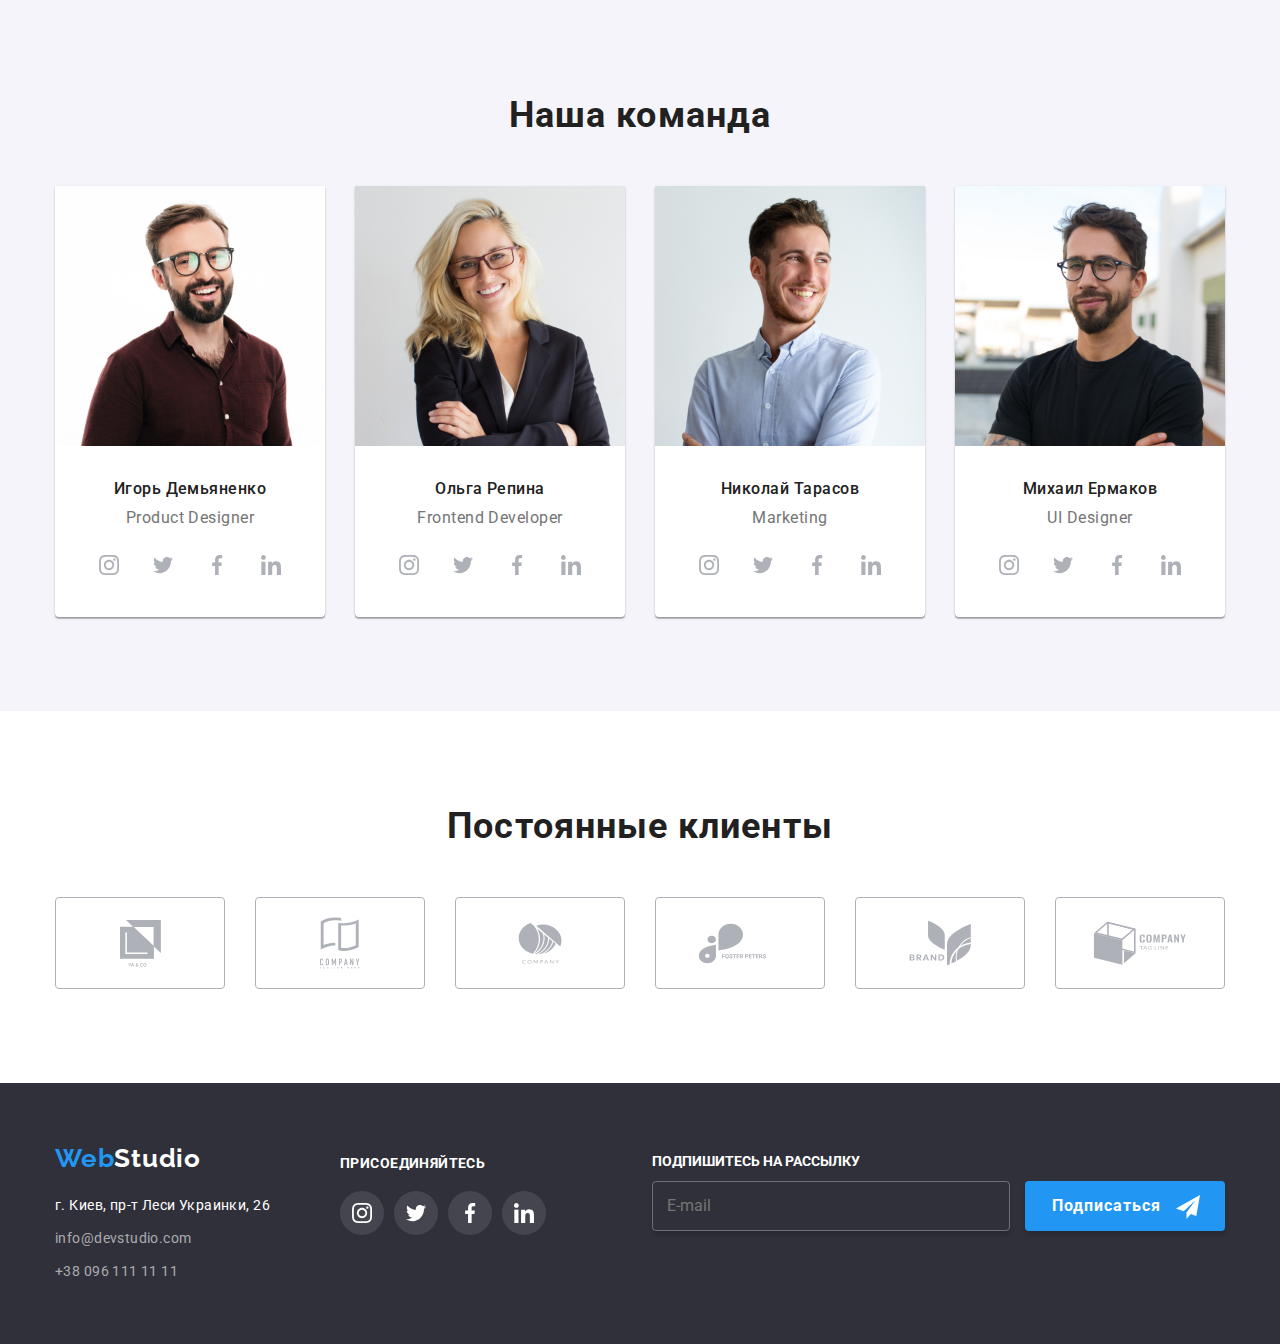
==== commit 0f1ee25f: "Доделал чекбокс и в футере секцию подписаться на рассылку" ====
--- a/index.html
+++ b/index.html
@@ -554,19 +554,19 @@
               </li>
             </ul>
           </div>
-          <div class="Subscribe">
-            <p>Подпишитесь на рассылку</p>
-            <div>
-              <input type="email" name="email" placeholder="E-mail" />
-              <svg>
-                <use
-                  href="/images/icons.svg#icon-icon-send"
-                  width="24px"
-                  height="24px"
-                ></use>
+        </div>
+        <!--Подписка-->
+        <div class="input">
+          <p class="input-text">Подпишитесь на рассылку</p>
+          <form action="" class="form">
+            <input type="email" name="mail" placeholder="E-mail" />
+            <button class="input-btn" type="submit">
+              Подписаться
+              <svg class="input-icon" width="24" height="24">
+                <use href="/images/icons.svg#icon-icon-send"></use>
               </svg>
-            </div>
-          </div>
+            </button>
+          </form>
         </div>
       </div>
     </footer>
@@ -629,18 +629,16 @@
               ></textarea>
             </div>
           </div>
-          <div class="form-field">
-            <input
-              class="form-field-checkbox-input"
-              id="terms-condition"
-              type="checkbox"
-              name="terms-condition"
-            />
-            <label
-              class="form-field-label form-field-checkbox"
-              for="terms-condition"
-              >Соглашаюсь с рассылкой и принимаю
-              <a class="form-field-link" href="/">Условия договора</a>
+          <div class="form-field-check">
+            <label class="check">
+              <input class="checkbox-input" type="checkbox" name="checkbox" />
+              <span class="check-box"> </span>
+              <span class="check-text"
+                >Соглашаюсь с рассылкой и принимаю &nbsp;
+              </span>
+              <a class="check-link" href="/Условия договора.md"
+                >Условия договора</a
+              >
             </label>
           </div>
           <button class="form-field-button" type="submit">Отправить</button>
--- a/css/styles.css
+++ b/css/styles.css
@@ -4,7 +4,7 @@
   --mainwhite-color: #ffffff;
   --color-text-footer: rgba(255, 255, 255, 0.6);
   --accent-color: #2196f3;
-  --hovef-color: #188ce8;
+  --hover-color: #188ce8;
   --primary-bg-color: #e5e5e5;
   --secondary-bg-color: #f5f4fa;
   --hero-bg-color: #2f303a;
@@ -452,12 +452,15 @@
   display: flex;
 }
 .join-text {
-  color: var(--mainwhite-color);
-  font-weight: 700;
-  line-height: 1.14;
+  margin-bottom: 20px;
+  font-family: "Roboto";
+  font-style: normal;
+  font-weight: 700;
+  font-size: 14px;
+  line-height: 16px;
   letter-spacing: 0.03em;
   text-transform: uppercase;
-  margin-bottom: 20px;
+  color: var(--mainwhite-color);
 }
 .join-container {
   padding-top: 12px;
@@ -600,6 +603,58 @@
 }
 .link-portfolio {
   text-decoration: none;
+}
+/*--Подписка--*/
+
+.input {
+  margin-left: auto;
+}
+
+.input-text {
+  margin-top: 10px;
+  margin-bottom: 12px;
+  font-weight: 700;
+  line-height: 1.14;
+  line-height: 16px;
+  color: var(--mainwhite-color);
+  text-transform: uppercase;
+}
+
+.input input[type="email"] {
+  padding: 14px 14px;
+  width: 358px;
+  font-size: 16px;
+  line-height: 1.25;
+  color: rgba(255, 255, 255, 0.6);
+
+  background-color: transparent;
+  border: 1px solid rgba(255, 255, 255, 0.3);
+  box-shadow: 0px 4px 4px rgba(0, 0, 0, 0.15);
+  border-radius: 4px;
+}
+
+.input-btn {
+  margin-left: 12px;
+  padding: 10px 25px 10px 27px;
+  font-weight: 700;
+  font-size: 16px;
+  line-height: 1.88;
+  letter-spacing: 0.06em;
+  color: var(--mainwhite-color);
+
+  background-color: var(--accent-color);
+  box-shadow: 0px 4px 4px rgba(0, 0, 0, 0.15);
+  border: none;
+  border-radius: 4px;
+}
+
+.input-icon {
+  margin-left: 10px;
+  vertical-align: middle;
+}
+.input-btn:hover,
+.input-btn:focus {
+  background-color: var(--hover-color);
 }
 /*Form-field*/
 .form-field {
@@ -624,7 +679,10 @@
   border: 1px solid rgba(33, 33, 33, 0.2);
   border-radius: 4px;
 }
-
+.form-field-input:focus {
+  border: 1px solid var(--accent-color);
+  outline: none;
+}
 .form-field-input:focus + .form-field-icon {
   fill: var(--accent-color);
 }
@@ -645,22 +703,79 @@
   resize: none;
   padding: 12px 16px;
 }
-.form-field-checkbox-input {
-  margin-left: 13px;
-}
-.form-field-checkbox {
-  display: inline-block;
+.form-field-check {
+  margin-top: 20px;
+
+  margin-left: 54px;
+}
+.check {
+  padding-left: 24px;
+  display: flex;
+  align-items: center;
+}
+.checkbox-input {
+  position: absolute;
+  -webkit-appearance: none;
+  -moz-appearance: none;
+  appearance: none;
+}
+.check-box {
+  position: absolute;
+  width: 16px;
+  height: 15px;
+  margin-left: -24px;
+  background-image: url(/images/Checkbox.svg);
+  border-radius: 2px;
+}
+.check-text {
+  justify-content: center;
   font-family: "Roboto";
   font-style: normal;
   font-weight: 400;
   font-size: 14px;
   line-height: 24px;
   letter-spacing: 0.03em;
-  color: var(--secondary-text-color);
-}
-.form-field-link {
+  color: #757575;
+}
+.check-link {
   color: var(--accent-color);
 }
+.checkbox-input:checked + .check-box {
+  background-image: url(/images/checkbox-check.svg);
+}
+.checkbox-input:focus + .check-box {
+  background-image: url(/images/Checkbox.svg);
+}
+.checkbox-input:checked:focus + .check-box {
+  background-image: url(/images/checkbox-check.svg);
+}
+
+.modal-button-submit {
+  display: block;
+  margin-top: 30px;
+  margin-right: auto;
+  margin-left: auto;
+  width: 200px;
+  height: 50px;
+
+  padding: 10px 55px;
+  border-radius: 4px;
+  border: none;
+  color: var(--primary-white-color);
+  background-color: var(--accent-color);
+  cursor: pointer;
+
+  font-weight: 700;
+  line-height: 1.875;
+  letter-spacing: 0.06em;
+
+  box-shadow: 0px 4px 4px 0px hsla(0, 0%, 0%, 0.15);
+
+  transition-property: color;
+  transition-duration: 250ms;
+  transition-timing-function: cubic-bezier(0.4, 0, 0.2, 1);
+}
+
 .form-field-button {
   width: 200px;
   height: 50px;
@@ -681,7 +796,7 @@
 }
 .form-field-button:hover,
 .form-field-button:focus {
-  background-color: var(--hovef-color);
+  background-color: var(--hover-color);
 }
 /*Модальное окно*/
 
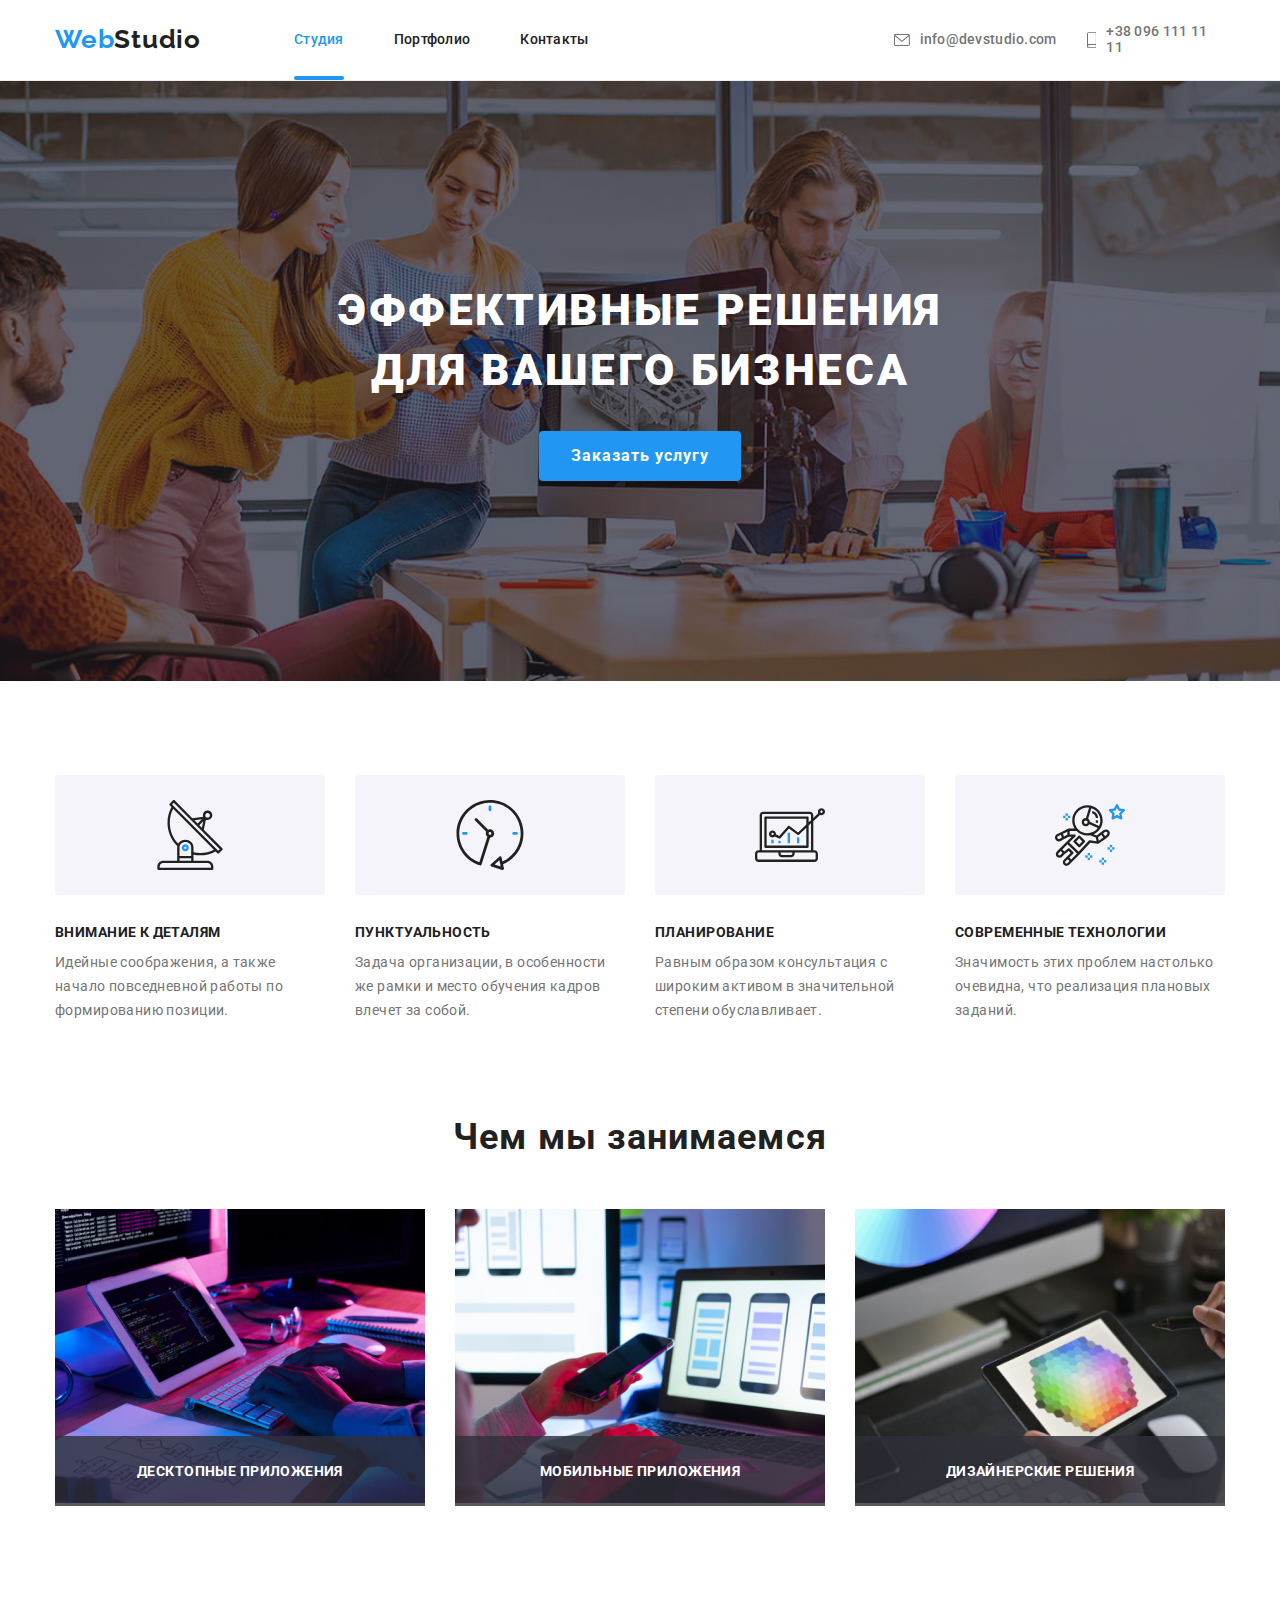
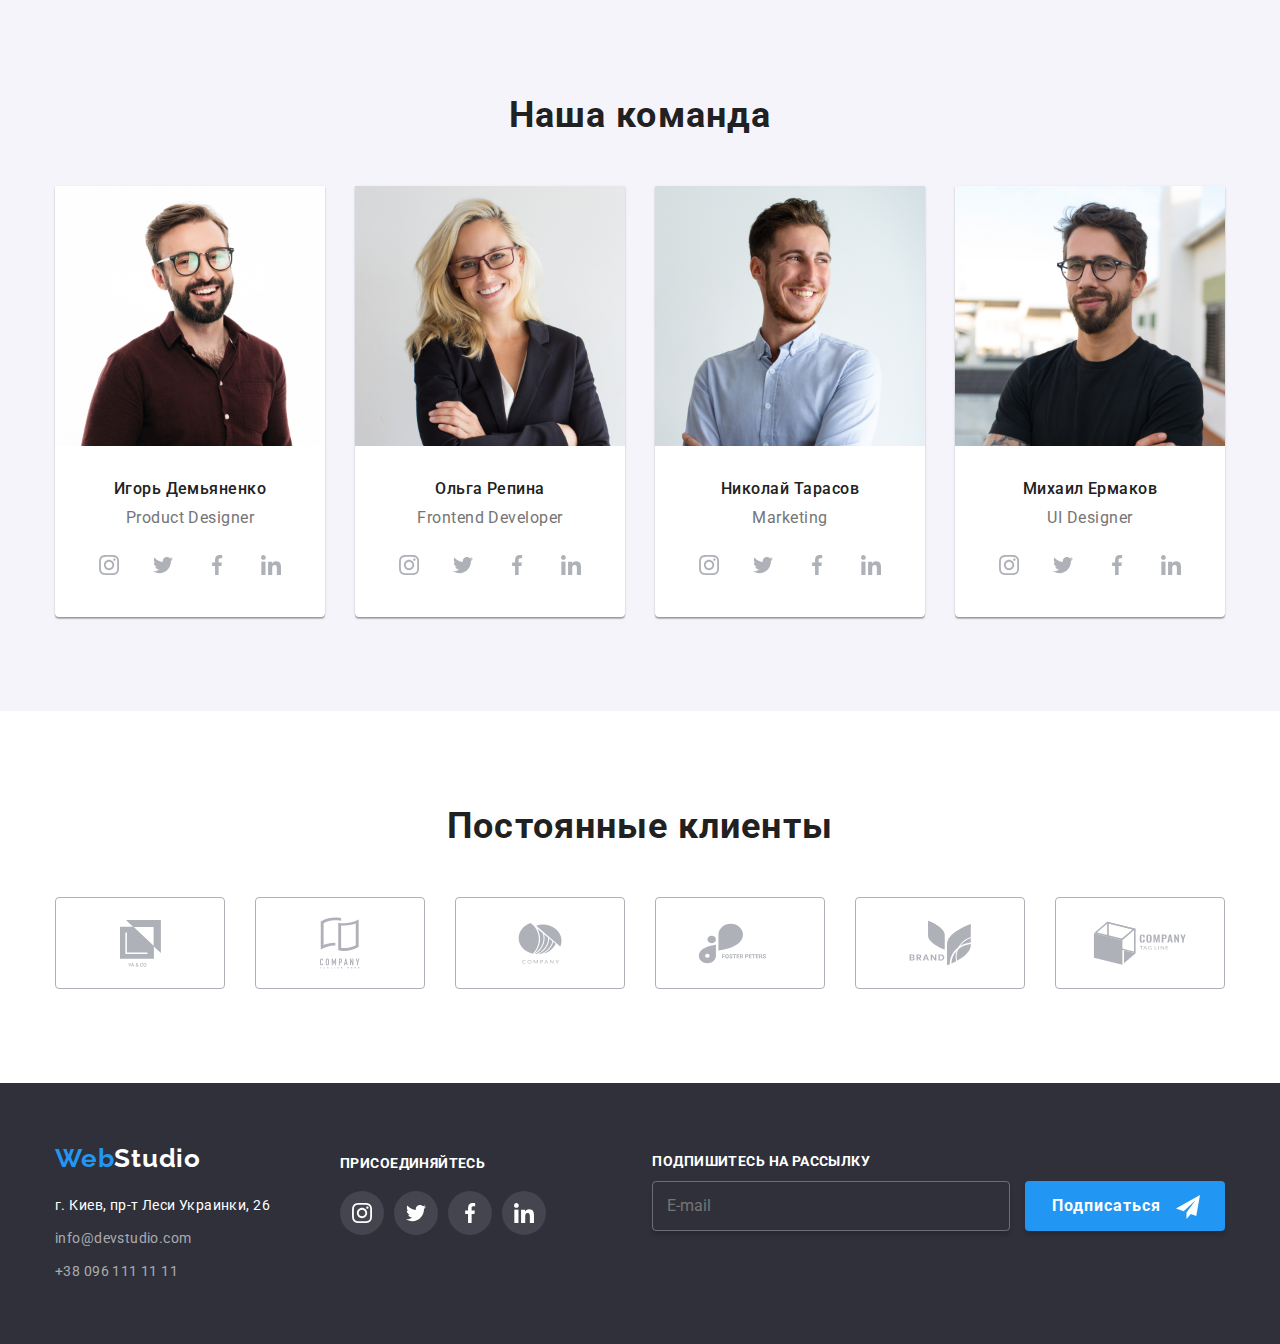
==== commit a2a14bf4: "Изменил адрес иконок" ====
--- a/index.html
+++ b/index.html
@@ -563,7 +563,7 @@
             <button class="input-btn" type="submit">
               Подписаться
               <svg class="input-icon" width="24" height="24">
-                <use href="/images/icons.svg#icon-icon-send"></use>
+                <use href="./images/icons.svg#icon-icon-send"></use>
               </svg>
             </button>
           </form>
--- a/css/styles.css
+++ b/css/styles.css
@@ -613,9 +613,11 @@
 .input-text {
   margin-top: 10px;
   margin-bottom: 12px;
-  font-weight: 700;
-  line-height: 1.14;
+  font-family: "Roboto";
+  font-weight: 700;
+  font-size: 14px;
   line-height: 16px;
+  letter-spacing: 0.03em;
   color: var(--mainwhite-color);
   text-transform: uppercase;
 }
@@ -724,7 +726,7 @@
   width: 16px;
   height: 15px;
   margin-left: -24px;
-  background-image: url(/images/Checkbox.svg);
+  background-image: url(./images/Checkbox.svg);
   border-radius: 2px;
 }
 .check-text {
@@ -741,13 +743,13 @@
   color: var(--accent-color);
 }
 .checkbox-input:checked + .check-box {
-  background-image: url(/images/checkbox-check.svg);
+  background-image: url(./images/checkbox-check.svg);
 }
 .checkbox-input:focus + .check-box {
-  background-image: url(/images/Checkbox.svg);
+  background-image: url(./images/Checkbox.svg);
 }
 .checkbox-input:checked:focus + .check-box {
-  background-image: url(/images/checkbox-check.svg);
+  background-image: url(./images/checkbox-check.svg);
 }
 
 .modal-button-submit {
